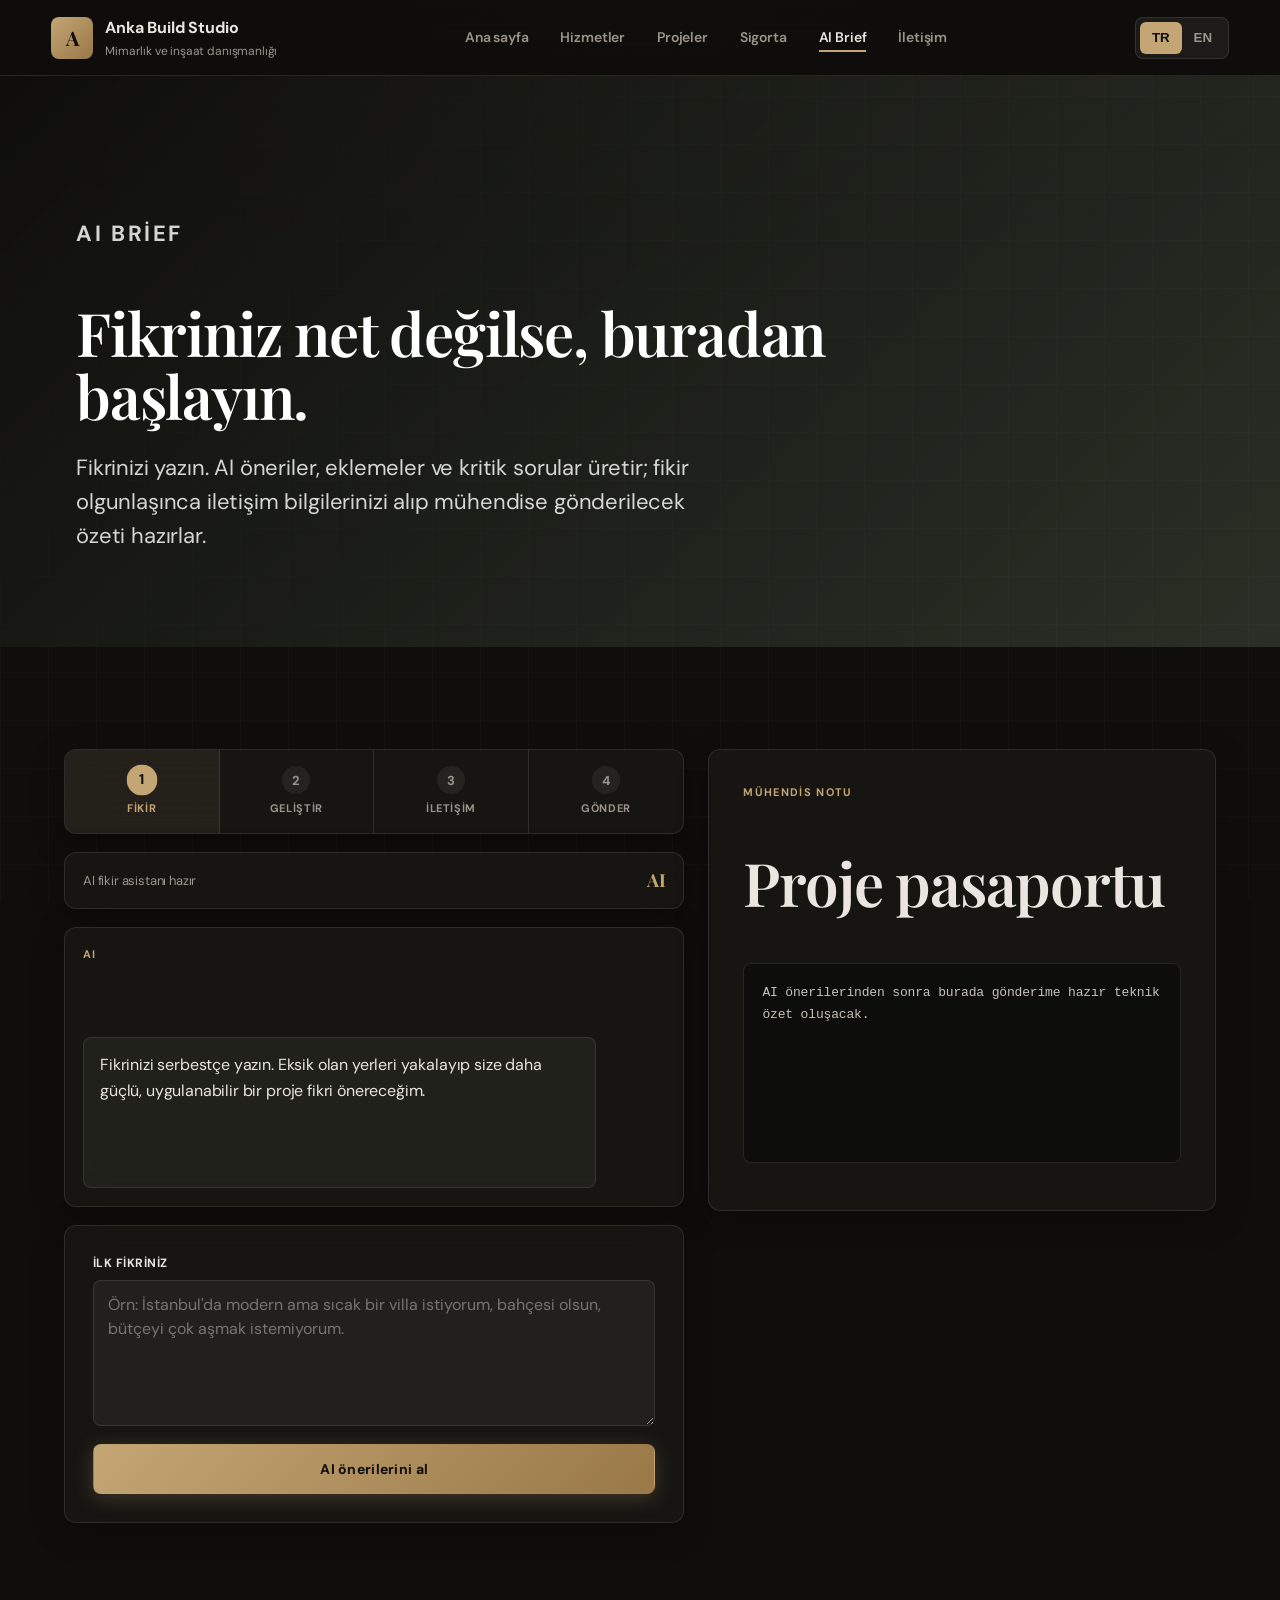
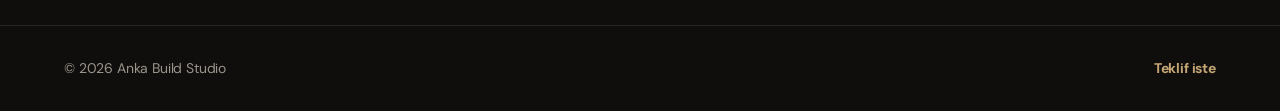
==== ai-brief.html @ ed7132fd "update" ====
<!doctype html>
<html lang="tr">
  <head>
    <meta charset="utf-8" />
    <meta name="viewport" content="width=device-width, initial-scale=1" />
    <title>AI Brief | Anka Build Studio</title>
    <link rel="stylesheet" href="styles.css" />
  </head>
  <body data-page="ai">
    <header class="site-header">
      <a class="brand" href="index.html" aria-label="Anka Build Studio home">
        <span class="brand-mark">A</span>
        <span><strong>Anka Build Studio</strong><small data-i18n="brandLine">Mimarlık ve inşaat danışmanlığı</small></span>
      </a>
      <button class="nav-toggle" type="button" aria-label="Open navigation" aria-expanded="false"><span></span><span></span></button>
      <nav class="nav-links" aria-label="Main navigation">
        <a href="index.html" data-i18n="navHome">Ana sayfa</a>
        <a href="services.html" data-i18n="navServices">Hizmetler</a>
        <a href="portfolio.html" data-i18n="navPortfolio">Projeler</a>
        <a href="sigorta.html" data-i18n="navInsurance">Sigorta</a>
        <a href="ai-brief.html" data-i18n="navAi">AI Brief</a>
        <a href="contact.html" data-i18n="navContact">İletişim</a>
      </nav>
      <div class="language-switch" role="group" aria-label="Language"><button type="button" data-lang="tr" class="active">TR</button><button type="button" data-lang="en">EN</button></div>
    </header>

    <main>
      <section class="page-hero ai-hero">
        <div>
          <p class="eyebrow" data-i18n="aiEyebrow">AI Brief</p>
          <h1 data-i18n="aiTitle">Fikriniz net değilse, buradan başlayın.</h1>
          <p data-i18n="aiLead">Fikrinizi yazın. AI öneriler, eklemeler ve kritik sorular üretir; fikir olgunlaşınca iletişim bilgilerinizi alıp mühendise gönderilecek özeti hazırlar.</p>
        </div>
      </section>

      <section class="section ai-workspace">
        <div class="ai-chat-panel reveal">
          <div class="step-track" id="stepTrack" aria-label="Progress">
            <div class="step active" data-step="1"><span class="step-num">1</span><span data-i18n="stepIdea">Fikir</span></div>
            <div class="step" data-step="2"><span class="step-num">2</span><span data-i18n="stepRefine">Geliştir</span></div>
            <div class="step" data-step="3"><span class="step-num">3</span><span data-i18n="stepContact">İletişim</span></div>
            <div class="step" data-step="4"><span class="step-num">4</span><span data-i18n="stepSend">Gönder</span></div>
          </div>

          <div class="chat-topline">
            <span data-i18n="chatStatus">AI fikir asistanı hazır</span>
            <strong>AI</strong>
          </div>

          <div class="chat-window" id="aiChatLog" aria-live="polite">
            <article class="chat-message ai">
              <span>AI</span>
              <p data-i18n="chatWelcome">Fikrinizi serbestçe yazın. Eksik olan yerleri yakalayıp size daha güçlü, uygulanabilir bir proje fikri önereceğim.</p>
            </article>
          </div>

          <form class="idea-composer" id="ideaForm">
            <label>
              <span data-i18n="ideaLabel">İlk fikriniz</span>
              <textarea id="ideaInput" name="idea" rows="5" required data-i18n-placeholder="ideaPlaceholder" placeholder="Örn: İstanbul'da modern ama sıcak bir villa istiyorum, bahçesi olsun, bütçeyi çok aşmak istemiyorum."></textarea>
            </label>
            <button class="button primary" type="submit" data-i18n="ideaButton">AI önerilerini al</button>
          </form>

          <form class="refine-panel hidden" id="refineForm">
            <div class="panel-title">
              <p class="eyebrow" data-i18n="refineEyebrow">AI soruları</p>
              <h2 data-i18n="refineTitle">Fikri tamamlamak için kısa cevaplar</h2>
            </div>
            <div class="form-grid">
              <label>
                <span data-i18n="fieldType">Proje türü</span>
                <select name="type">
                  <option value="Villa" data-i18n="typeVilla">Villa</option>
                  <option value="Apartment renovation" data-i18n="typeRenovation">Daire tadilatı</option>
                  <option value="Commercial space" data-i18n="typeCommercial">Ticari alan</option>
                  <option value="Land development" data-i18n="typeLand">Arsa geliştirme</option>
                </select>
              </label>
              <label>
                <span data-i18n="fieldLocation">Şehir / ilçe</span>
                <input name="location" type="text" required />
              </label>
              <label>
                <span data-i18n="fieldBudget">Bütçe aralığı</span>
                <select name="budget">
                  <option value="Not clear yet" data-i18n="budgetExploratory">Henüz net değil</option>
                  <option value="25k-75k EUR">25k-75k EUR</option>
                  <option value="75k-200k EUR">75k-200k EUR</option>
                  <option value="200k+ EUR">200k+ EUR</option>
                </select>
              </label>
              <label>
                <span data-i18n="fieldTimeline">Başlama hedefi</span>
                <select name="timeline">
                  <option value="Immediately" data-i18n="timeNow">Hemen</option>
                  <option value="1-3 months" data-i18n="timeSoon">1-3 ay</option>
                  <option value="3-6 months" data-i18n="timeLater">3-6 ay</option>
                  <option value="Research phase" data-i18n="timeResearch">Araştırma aşaması</option>
                </select>
              </label>
            </div>
            <label class="wide">
              <span data-i18n="fieldStyle">Stil</span>
              <select name="style">
                <option value="Warm modern" data-i18n="styleWarm">Sıcak modern</option>
                <option value="Minimal luxury" data-i18n="styleMinimal">Minimal lüks</option>
                <option value="Natural Mediterranean" data-i18n="styleMediterranean">Doğal Akdeniz</option>
                <option value="Not sure" data-i18n="styleUnsure">Emin değilim</option>
              </select>
            </label>
            <label class="wide">
              <span data-i18n="fieldPriorities">En önemli öncelikler</span>
              <input name="priorities" type="text" data-i18n-placeholder="priorityPlaceholder" placeholder="Bütçe, hız, lüks malzeme, kira getirisi..." />
            </label>
            <button class="button secondary" type="submit" data-i18n="refineButton">Fikri geliştir</button>
          </form>
        </div>

        <aside class="brief-result reveal reveal-delay-1" aria-live="polite">
          <p class="eyebrow" data-i18n="resultEyebrow">Mühendis notu</p>
          <h2 data-i18n="resultTitle">Proje pasaportu</h2>
          <pre id="briefOutput" data-i18n="resultEmpty">AI önerilerinden sonra burada gönderime hazır teknik özet oluşacak.</pre>

          <form class="contact-gate hidden" id="briefContactForm">
            <p data-i18n="contactGateText">Göndermeden önce mühendis ekibinin size dönebilmesi için iletişim bilgilerinizi ekleyin.</p>
            <label><span data-i18n="fieldName">Ad Soyad</span><input name="name" type="text" required autocomplete="name" /></label>
            <label><span data-i18n="fieldEmail">E-posta</span><input name="email" type="email" required autocomplete="email" /></label>
            <label><span data-i18n="fieldPhone">Telefon</span><input name="phone" type="tel" required autocomplete="tel" /></label>
            <button class="button primary" type="submit" data-i18n="contactGateButton">İletişimi ekle</button>
          </form>

          <div class="send-section hidden" id="sendSection">
            <p class="send-note" data-i18n="sendNote">Özet hazır. Aşağıdaki butona basarak mühendise gönderebilirsiniz.</p>
            <button class="button primary disabled" id="emailBrief" type="button" disabled data-i18n="resultEmail">Özeti gönder</button>
            <div class="send-success hidden" id="sendSuccess" data-i18n="sendSuccess">Özet mühendise gönderildi!</div>
          </div>
        </aside>
      </section>
    </main>

    <footer class="site-footer"><span>© 2026 Anka Build Studio</span><a href="contact.html" data-i18n="footerContact">Teklif iste</a></footer>
    <script src="app.js"></script>
  </body>
</html>
---- styles.css ----
@import url("https://fonts.googleapis.com/css2?family=DM+Sans:ital,opsz,wght@0,9..40,400;0,9..40,500;0,9..40,700;0,9..40,900;1,9..40,400&family=Playfair+Display:ital,wght@0,500;0,600;0,700;1,500&display=swap");

:root {
  --ink: #eae6df;
  --muted: #9a948a;
  --line: rgba(255, 255, 255, 0.1);
  --paper: #0f0e0c;
  --surface: #171614;
  --surface-raised: #1f1d1a;
  --white: #ffffff;
  --bronze: #c4a574;
  --bronze-dark: #9a7848;
  --sage: #6b7d65;
  --sage-light: rgba(107, 125, 101, 0.18);
  --panel: rgba(23, 22, 20, 0.92);
  --panel-strong: #1a1917;
  --shadow: 0 24px 80px rgba(0, 0, 0, 0.45);
  --shadow-soft: 0 8px 32px rgba(0, 0, 0, 0.28);
  --radius: 12px;
  --radius-sm: 8px;
  color-scheme: dark;
}

* {
  box-sizing: border-box;
}

html {
  scroll-behavior: smooth;
}

body {
  margin: 0;
  font-family: "DM Sans", ui-sans-serif, system-ui, sans-serif;
  background: var(--paper);
  color: var(--ink);
  letter-spacing: -0.01em;
  line-height: 1.5;
}

body::before {
  background-image:
    radial-gradient(ellipse 80% 50% at 50% -20%, rgba(196, 165, 116, 0.08), transparent),
    linear-gradient(rgba(255, 255, 255, 0.025) 1px, transparent 1px),
    linear-gradient(90deg, rgba(255, 255, 255, 0.025) 1px, transparent 1px);
  background-size: 100% 100%, 48px 48px, 48px 48px;
  content: "";
  inset: 0;
  pointer-events: none;
  position: fixed;
  z-index: -1;
}

a {
  color: inherit;
  text-decoration: none;
  transition: color 0.2s ease;
}

a:hover {
  color: var(--bronze);
}

img {
  display: block;
  width: 100%;
}

h1,
h2,
h3 {
  font-family: "Playfair Display", Georgia, serif;
  font-weight: 600;
  letter-spacing: -0.02em;
}

p {
  margin-top: 0;
}

/* ── Header ── */
.site-header {
  align-items: center;
  background: rgba(15, 14, 12, 0.85);
  backdrop-filter: blur(20px);
  border-bottom: 1px solid var(--line);
  display: grid;
  gap: 18px;
  grid-template-columns: auto 1fr auto;
  left: 0;
  min-height: 76px;
  padding: 12px clamp(18px, 4vw, 56px);
  position: sticky;
  right: 0;
  top: 0;
  z-index: 20;
}

.brand {
  align-items: center;
  display: flex;
  gap: 12px;
  min-width: 220px;
}

.brand-mark {
  align-items: center;
  background: linear-gradient(135deg, var(--bronze), var(--bronze-dark));
  border-radius: var(--radius-sm);
  color: #0f0e0c;
  display: grid;
  font-family: "Playfair Display", serif;
  font-size: 20px;
  font-weight: 700;
  height: 42px;
  place-items: center;
  width: 42px;
}

.brand strong,
.brand small {
  display: block;
}

.brand small {
  color: var(--muted);
  font-size: 12px;
  margin-top: 2px;
}

.nav-links {
  align-items: center;
  display: flex;
  gap: clamp(14px, 2.5vw, 34px);
  justify-content: center;
}

.nav-links a {
  color: var(--muted);
  font-size: 14px;
  font-weight: 600;
  position: relative;
  transition: color 0.2s ease;
}

.nav-links a::after {
  background: var(--bronze);
  bottom: -4px;
  content: "";
  height: 2px;
  left: 0;
  position: absolute;
  transform: scaleX(0);
  transition: transform 0.25s ease;
  width: 100%;
}

.nav-links a.active,
.nav-links a:hover {
  color: var(--ink);
}

.nav-links a.active::after,
.nav-links a:hover::after {
  transform: scaleX(1);
}

.language-switch {
  background: rgba(255, 255, 255, 0.06);
  border: 1px solid var(--line);
  border-radius: var(--radius-sm);
  display: flex;
  padding: 4px;
}

.language-switch button {
  background: transparent;
  border: 0;
  border-radius: 6px;
  color: var(--muted);
  cursor: pointer;
  font-weight: 700;
  min-height: 32px;
  min-width: 42px;
  transition: background 0.2s ease, color 0.2s ease;
}

.language-switch button.active {
  background: var(--bronze);
  color: #0f0e0c;
}

.nav-toggle {
  background: transparent;
  border: 0;
  cursor: pointer;
  display: none;
  height: 42px;
  width: 42px;
}

.nav-toggle span {
  background: var(--ink);
  display: block;
  height: 2px;
  margin: 7px auto;
  transition: transform 0.2s ease;
  width: 24px;
}

/* ── Hero ── */
.hero {
  min-height: calc(100svh - 76px);
  overflow: hidden;
  position: relative;
}

.home-hero {
  background:
    linear-gradient(135deg, rgba(15, 14, 12, 0.88) 0%, rgba(15, 14, 12, 0.55) 50%, rgba(15, 14, 12, 0.25) 100%),
    url("https://images.unsplash.com/photo-1600585154340-be6161a56a0c?auto=format&fit=crop&w=1800&q=82") center / cover;
}

.hero-content {
  animation: heroFadeIn 1s ease both;
  color: var(--white);
  max-width: 780px;
  padding: clamp(96px, 14vw, 190px) clamp(20px, 6vw, 76px) 82px;
  position: relative;
  z-index: 2;
}

@keyframes heroFadeIn {
  from {
    opacity: 0;
    transform: translateY(32px);
  }
  to {
    opacity: 1;
    transform: translateY(0);
  }
}

.eyebrow {
  color: var(--bronze);
  font-family: "DM Sans", sans-serif;
  font-size: 11px;
  font-weight: 700;
  letter-spacing: 0.12em;
  margin: 0 0 14px;
  text-transform: uppercase;
}

h1 {
  font-size: clamp(44px, 9vw, 96px);
  line-height: 0.98;
  margin-bottom: 24px;
  max-width: 920px;
}

.page-hero h1,
.section h2 {
  font-size: clamp(34px, 5vw, 60px);
  line-height: 1.05;
}

.hero p,
.page-hero p {
  color: rgba(255, 255, 255, 0.82);
  font-size: clamp(17px, 2.2vw, 22px);
  line-height: 1.55;
  max-width: 620px;
}

.hero-actions {
  display: flex;
  flex-wrap: wrap;
  gap: 14px;
  margin-top: 34px;
}

/* ── Buttons ── */
.button {
  align-items: center;
  border: 1px solid transparent;
  border-radius: var(--radius-sm);
  cursor: pointer;
  display: inline-flex;
  font-family: "DM Sans", sans-serif;
  font-size: 14px;
  font-weight: 700;
  justify-content: center;
  letter-spacing: 0.02em;
  min-height: 50px;
  padding: 0 24px;
  position: relative;
  transition: transform 0.22s ease, box-shadow 0.22s ease, background 0.22s ease;
}

.button:hover {
  transform: translateY(-2px);
}

.button.primary {
  background: linear-gradient(135deg, var(--bronze), var(--bronze-dark));
  box-shadow: 0 4px 20px rgba(196, 165, 116, 0.25);
  color: #0f0e0c;
}

.button.primary:hover {
  box-shadow: 0 8px 32px rgba(196, 165, 116, 0.38);
}

.button.secondary {
  background: var(--sage);
  box-shadow: 0 4px 20px rgba(107, 125, 101, 0.2);
  color: var(--white);
}

.button.secondary:hover {
  box-shadow: 0 8px 32px rgba(107, 125, 101, 0.35);
}

.button.ghost {
  backdrop-filter: blur(8px);
  background: rgba(255, 255, 255, 0.08);
  border-color: rgba(255, 255, 255, 0.25);
  color: var(--white);
}

.button.ghost:hover {
  background: rgba(255, 255, 255, 0.14);
}

.button.disabled {
  cursor: not-allowed;
  opacity: 0.4;
  pointer-events: none;
  transform: none;
}

.button.send-ready {
  animation: pulseGlow 2s ease infinite;
}

@keyframes pulseGlow {
  0%,
  100% {
    box-shadow: 0 4px 20px rgba(196, 165, 116, 0.25);
  }
  50% {
    box-shadow: 0 8px 40px rgba(196, 165, 116, 0.5);
  }
}

/* ── Metrics ── */
.metric-strip {
  background: var(--surface);
  border-top: 1px solid var(--line);
  border-bottom: 1px solid var(--line);
  color: var(--white);
  display: grid;
  gap: 1px;
  grid-template-columns: repeat(3, 1fr);
}

.metric-strip article {
  background: var(--surface);
  min-height: 132px;
  padding: 28px clamp(20px, 4vw, 56px);
  transition: background 0.3s ease;
}

.metric-strip article:hover {
  background: var(--surface-raised);
}

.metric-strip strong {
  background: linear-gradient(135deg, var(--bronze), #e8d5b5);
  -webkit-background-clip: text;
  background-clip: text;
  color: transparent;
  display: block;
  font-family: "Playfair Display", serif;
  font-size: clamp(34px, 5vw, 54px);
  line-height: 1;
}

.metric-strip span {
  color: var(--muted);
  display: block;
  font-size: 14px;
  margin-top: 10px;
}

/* ── Sections ── */
.section {
  padding: clamp(58px, 8vw, 108px) clamp(20px, 5vw, 72px);
}

.split {
  display: grid;
  gap: 38px;
  grid-template-columns: minmax(0, 1.1fr) minmax(260px, 0.9fr);
}

.split p:last-child,
.section > p {
  color: var(--muted);
  font-size: 18px;
  line-height: 1.75;
}

.feature-grid,
.packages,
.project-grid {
  display: grid;
  gap: 20px;
  grid-template-columns: repeat(3, minmax(0, 1fr));
}

/* ── Cards ── */
.feature-card,
.packages article,
.contact-panel,
.brief-form,
.brief-result,
.contact-form,
.idea-composer,
.refine-panel,
.contact-gate,
.chat-window,
.chat-topline,
.step-track {
  background: var(--panel);
  border: 1px solid var(--line);
  border-radius: var(--radius);
  box-shadow: var(--shadow-soft);
  backdrop-filter: blur(20px);
}

.feature-card,
.packages article {
  min-height: 246px;
  padding: 32px;
  transition: border-color 0.3s ease, transform 0.3s ease, box-shadow 0.3s ease;
}

.feature-card:hover,
.packages article:hover,
.project-card:hover {
  border-color: rgba(196, 165, 116, 0.4);
  box-shadow: var(--shadow);
  transform: translateY(-6px);
}

.feature-card .icon,
.service-list span,
.project-card span {
  color: var(--bronze);
  display: block;
  font-family: "Playfair Display", serif;
  font-size: 28px;
  font-weight: 600;
  margin-bottom: 18px;
}

.feature-card h3,
.packages h3 {
  font-size: 22px;
  line-height: 1.2;
}

.feature-card p,
.packages p,
.project-card p,
.service-list p,
.contact-panel p {
  color: var(--muted);
  line-height: 1.65;
}

/* ── Visual band ── */
.visual-band {
  background:
    linear-gradient(135deg, rgba(15, 14, 12, 0.92), rgba(107, 125, 101, 0.35)),
    url("https://images.unsplash.com/photo-1600607687939-ce8a6c25118c?auto=format&fit=crop&w=1800&q=80") center / cover;
  border-radius: var(--radius);
  color: var(--white);
  margin: 0 clamp(20px, 5vw, 72px) 42px;
  overflow: hidden;
  padding: clamp(48px, 6vw, 80px);
  position: relative;
}

.visual-band::before {
  background: linear-gradient(90deg, transparent, rgba(196, 165, 116, 0.06), transparent);
  content: "";
  inset: 0;
  pointer-events: none;
  position: absolute;
}

.visual-band div {
  max-width: 640px;
  position: relative;
}

.visual-band p {
  color: rgba(255, 255, 255, 0.78);
  font-size: 17px;
  line-height: 1.7;
}

/* ── Page heroes ── */
.page-hero {
  align-items: end;
  color: var(--white);
  display: flex;
  min-height: 52svh;
  overflow: hidden;
  padding: clamp(88px, 11vw, 150px) clamp(20px, 6vw, 76px) 72px;
  position: relative;
}

.page-hero > div {
  animation: heroFadeIn 0.8s ease both;
  position: relative;
  z-index: 1;
}

.services-hero {
  background:
    linear-gradient(135deg, rgba(15, 14, 12, 0.9), rgba(15, 14, 12, 0.5)),
    url("https://images.unsplash.com/photo-1541888946425-d81bb19240f5?auto=format&fit=crop&w=1800&q=80") center / cover;
}

.portfolio-hero {
  background:
    linear-gradient(135deg, rgba(15, 14, 12, 0.9), rgba(15, 14, 12, 0.45)),
    url("https://images.unsplash.com/photo-1600566753190-17f0baa2a6c3?auto=format&fit=crop&w=1800&q=80") center / cover;
}

.ai-hero {
  background:
    linear-gradient(135deg, rgba(15, 14, 12, 0.92), rgba(107, 125, 101, 0.3)),
    url("https://images.unsplash.com/photo-1600585154340-be6161a56a0c?auto=format&fit=crop&w=1800&q=82") center / cover;
}

.contact-hero {
  background:
    linear-gradient(135deg, rgba(15, 14, 12, 0.92), rgba(196, 165, 116, 0.2)),
    url("https://images.unsplash.com/photo-1486406146926-c627a92ad1ab?auto=format&fit=crop&w=1800&q=80") center / cover;
}

/* ── Services ── */
.service-list {
  display: grid;
  gap: 0;
}

.service-list article {
  border-top: 1px solid var(--line);
  display: grid;
  gap: 28px;
  grid-template-columns: 72px minmax(0, 1fr);
  padding: 36px 0;
  transition: padding-left 0.3s ease;
}

.service-list article:hover {
  padding-left: 8px;
}

.service-list h2 {
  font-size: clamp(24px, 3vw, 38px);
  margin-bottom: 10px;
}

.packages {
  padding-top: 30px;
}

.packages .featured {
  background: linear-gradient(145deg, rgba(196, 165, 116, 0.15), var(--panel-strong));
  border-color: rgba(196, 165, 116, 0.35);
}

.packages .featured p {
  color: var(--muted);
}

/* ── Portfolio ── */
.project-card {
  background: var(--panel);
  border: 1px solid var(--line);
  border-radius: var(--radius);
  min-height: 100%;
  overflow: hidden;
  transition: border-color 0.3s ease, transform 0.3s ease, box-shadow 0.3s ease;
}

.project-card img {
  aspect-ratio: 1.22;
  object-fit: cover;
  transition: transform 0.5s ease;
}

.project-card:hover img {
  transform: scale(1.04);
}

.project-card div {
  padding: 24px;
}

.project-card h2 {
  font-size: 24px;
}

/* ── Forms ── */
.brief-shell,
.contact-layout {
  align-items: start;
  display: grid;
  gap: 24px;
  grid-template-columns: minmax(0, 1.15fr) minmax(320px, 0.85fr);
}

.brief-form,
.brief-result,
.contact-form,
.contact-panel {
  padding: clamp(22px, 4vw, 34px);
}

.form-grid {
  display: grid;
  gap: 18px;
  grid-template-columns: repeat(2, minmax(0, 1fr));
}

label,
fieldset {
  display: grid;
  gap: 8px;
}

label span,
legend {
  color: var(--ink);
  font-size: 12px;
  font-weight: 700;
  letter-spacing: 0.04em;
  text-transform: uppercase;
}

input,
select,
textarea {
  background: rgba(255, 255, 255, 0.05);
  border: 1px solid var(--line);
  border-radius: var(--radius-sm);
  color: var(--ink);
  font: inherit;
  min-height: 48px;
  padding: 12px 14px;
  transition: border-color 0.2s ease, box-shadow 0.2s ease, background 0.2s ease;
  width: 100%;
}

input:focus,
select:focus,
textarea:focus {
  background: rgba(255, 255, 255, 0.08);
  border-color: rgba(196, 165, 116, 0.6);
  box-shadow: 0 0 0 3px rgba(196, 165, 116, 0.12);
  outline: none;
}

textarea {
  line-height: 1.5;
  resize: vertical;
}

.wide {
  margin-top: 18px;
}

.option-group {
  border: 1px solid var(--line);
  border-radius: var(--radius-sm);
  display: grid;
  gap: 12px;
  grid-template-columns: repeat(2, minmax(0, 1fr));
  margin: 18px 0;
  padding: 18px;
}

.option-group legend {
  padding: 0 8px;
}

.option-group label {
  align-items: center;
  display: flex;
  text-transform: none;
}

.option-group input {
  min-height: auto;
  width: auto;
}

.brief-result {
  position: sticky;
  top: 96px;
}

.brief-result pre {
  background: rgba(0, 0, 0, 0.35);
  border: 1px solid var(--line);
  border-radius: var(--radius-sm);
  color: #c8c2b8;
  font-size: 13px;
  line-height: 1.65;
  max-height: 360px;
  min-height: 200px;
  overflow: auto;
  padding: 18px;
  white-space: pre-wrap;
}

.contact-layout {
  grid-template-columns: 0.8fr 1.2fr;
}

.contact-form {
  display: grid;
  gap: 18px;
}

.contact-tags {
  display: flex;
  flex-wrap: wrap;
  gap: 8px;
  margin-top: 22px;
}

.contact-tags span {
  background: var(--sage-light);
  border-radius: 6px;
  color: var(--bronze);
  font-size: 12px;
  font-weight: 700;
  padding: 8px 12px;
}

/* ── Footer ── */
.site-footer {
  align-items: center;
  border-top: 1px solid var(--line);
  color: var(--muted);
  display: flex;
  font-size: 14px;
  justify-content: space-between;
  min-height: 86px;
  padding: 0 clamp(20px, 5vw, 72px);
}

.site-footer a {
  color: var(--bronze);
  font-weight: 700;
}

/* ── AI Workspace ── */
.hidden {
  display: none !important;
}

.ai-workspace {
  align-items: start;
  display: grid;
  gap: 24px;
  grid-template-columns: minmax(0, 1.1fr) minmax(340px, 0.9fr);
}

.ai-chat-panel {
  display: grid;
  gap: 18px;
}

.step-track {
  display: grid;
  gap: 0;
  grid-template-columns: repeat(4, 1fr);
  overflow: hidden;
  padding: 0;
}

.step-track .step {
  align-items: center;
  border-right: 1px solid var(--line);
  color: var(--muted);
  display: flex;
  flex-direction: column;
  font-size: 11px;
  font-weight: 700;
  gap: 6px;
  letter-spacing: 0.06em;
  padding: 16px 8px;
  text-align: center;
  text-transform: uppercase;
  transition: background 0.3s ease, color 0.3s ease;
}

.step-track .step:last-child {
  border-right: 0;
}

.step-track .step .step-num {
  align-items: center;
  background: rgba(255, 255, 255, 0.06);
  border-radius: 50%;
  display: flex;
  font-size: 13px;
  height: 28px;
  justify-content: center;
  transition: background 0.3s ease, color 0.3s ease, transform 0.3s ease;
  width: 28px;
}

.step-track .step.active {
  background: rgba(196, 165, 116, 0.08);
  color: var(--bronze);
}

.step-track .step.active .step-num {
  background: var(--bronze);
  color: #0f0e0c;
  transform: scale(1.1);
}

.step-track .step.done {
  color: var(--sage);
}

.step-track .step.done .step-num {
  background: var(--sage);
  color: var(--white);
}

.chat-topline {
  align-items: center;
  color: var(--muted);
  display: flex;
  font-size: 13px;
  justify-content: space-between;
  padding: 14px 18px;
}

.chat-topline strong {
  color: var(--bronze);
  font-family: "Playfair Display", serif;
  font-size: 18px;
}

.chat-window {
  display: grid;
  gap: 14px;
  max-height: 480px;
  min-height: 280px;
  overflow: auto;
  padding: 18px;
  scroll-behavior: smooth;
}

.chat-message {
  animation: messageIn 0.4s cubic-bezier(0.22, 1, 0.36, 1) both;
  display: grid;
  gap: 6px;
  max-width: 88%;
}

.chat-message span {
  color: var(--bronze);
  font-size: 11px;
  font-weight: 700;
  letter-spacing: 0.08em;
  text-transform: uppercase;
}

.chat-message p {
  border: 1px solid var(--line);
  border-radius: var(--radius-sm);
  line-height: 1.65;
  margin: 0;
  padding: 14px 16px;
}

.chat-message.ai p {
  background: rgba(107, 125, 101, 0.12);
  border-color: rgba(107, 125, 101, 0.25);
}

.chat-message.user {
  justify-self: end;
}

.chat-message.user span {
  color: var(--bronze);
  text-align: right;
}

.chat-message.user p {
  background: rgba(196, 165, 116, 0.1);
  border-color: rgba(196, 165, 116, 0.25);
}

.chat-message.typing p {
  background: rgba(107, 125, 101, 0.08);
  display: flex;
  gap: 5px;
  padding: 16px 20px;
}

.typing-dot {
  animation: typingBounce 1.2s ease infinite;
  background: var(--bronze);
  border-radius: 50%;
  height: 7px;
  width: 7px;
}

.typing-dot:nth-child(2) {
  animation-delay: 0.15s;
}

.typing-dot:nth-child(3) {
  animation-delay: 0.3s;
}

@keyframes typingBounce {
  0%,
  60%,
  100% {
    opacity: 0.3;
    transform: translateY(0);
  }
  30% {
    opacity: 1;
    transform: translateY(-5px);
  }
}

.idea-composer,
.refine-panel,
.contact-gate {
  animation: panelSlideIn 0.5s cubic-bezier(0.22, 1, 0.36, 1) both;
  display: grid;
  gap: 18px;
  padding: clamp(20px, 3vw, 28px);
}

@keyframes panelSlideIn {
  from {
    opacity: 0;
    transform: translateY(16px);
  }
  to {
    opacity: 1;
    transform: translateY(0);
  }
}

.panel-title h2 {
  font-size: clamp(22px, 3vw, 32px);
  line-height: 1.1;
  margin-bottom: 0;
}

.contact-gate {
  margin: 18px 0;
}

.contact-gate p {
  color: var(--muted);
  line-height: 1.6;
}

.send-section {
  display: grid;
  gap: 12px;
  margin-top: 18px;
}

.send-section .send-note {
  color: var(--muted);
  font-size: 13px;
  line-height: 1.5;
  margin: 0;
}

.send-success {
  animation: messageIn 0.4s ease both;
  background: rgba(107, 125, 101, 0.15);
  border: 1px solid rgba(107, 125, 101, 0.35);
  border-radius: var(--radius-sm);
  color: var(--sage);
  font-size: 14px;
  font-weight: 600;
  padding: 14px 16px;
  text-align: center;
}

.form-status {
  animation: messageIn 0.35s ease both;
  background: rgba(107, 125, 101, 0.15);
  border: 1px solid rgba(107, 125, 101, 0.35);
  border-radius: var(--radius-sm);
  color: var(--sage);
  font-size: 14px;
  margin: 0;
  padding: 14px 16px;
}

.form-status.error {
  background: rgba(176, 73, 60, 0.14);
  border-color: rgba(176, 73, 60, 0.36);
  color: #d99084;
}

/* ── Scroll reveal ── */
.reveal {
  opacity: 0;
  transform: translateY(28px);
  transition: opacity 0.7s cubic-bezier(0.22, 1, 0.36, 1), transform 0.7s cubic-bezier(0.22, 1, 0.36, 1);
}

.reveal.visible {
  opacity: 1;
  transform: translateY(0);
}

.reveal-delay-1 {
  transition-delay: 0.1s;
}

.reveal-delay-2 {
  transition-delay: 0.2s;
}

.reveal-delay-3 {
  transition-delay: 0.3s;
}

/* ── Keyframes ── */
@keyframes liftIn {
  from {
    opacity: 0;
    transform: translateY(22px);
  }
  to {
    opacity: 1;
    transform: translateY(0);
  }
}

@keyframes messageIn {
  from {
    opacity: 0;
    transform: translateY(12px) scale(0.98);
  }
  to {
    opacity: 1;
    transform: translateY(0) scale(1);
  }
}

/* ── Responsive ── */
@media (max-width: 880px) {
  .site-header {
    grid-template-columns: 1fr auto auto;
  }

  .nav-toggle {
    display: block;
  }

  .nav-links {
    background: var(--surface);
    border-bottom: 1px solid var(--line);
    display: none;
    grid-column: 1 / -1;
    justify-content: start;
    padding: 10px 0 16px;
  }

  body.nav-open .nav-links {
    display: grid;
  }

  .hero {
    min-height: 76svh;
  }

  .metric-strip,
  .split,
  .feature-grid,
  .packages,
  .project-grid,
  .brief-shell,
  .contact-layout,
  .ai-workspace {
    grid-template-columns: 1fr;
  }

  .brief-result {
    position: static;
  }

  .page-hero {
    min-height: 46svh;
  }

  .step-track .step span:not(.step-num) {
    display: none;
  }
}

@media (max-width: 560px) {
  .brand {
    min-width: 0;
  }

  .brand small {
    display: none;
  }

  .language-switch button {
    min-width: 36px;
  }

  .hero-actions,
  .form-grid,
  .option-group {
    grid-template-columns: 1fr;
  }

  .button {
    width: 100%;
  }

  .service-list article {
    grid-template-columns: 1fr;
  }

  .site-footer {
    align-items: flex-start;
    flex-direction: column;
    gap: 12px;
    justify-content: center;
  }

  .visual-band {
    margin-left: 20px;
    margin-right: 20px;
  }
}

@media (prefers-reduced-motion: reduce) {
  *,
  *::before,
  *::after {
    animation-duration: 0.01ms !important;
    scroll-behavior: auto !important;
    transition-duration: 0.01ms !important;
  }

  .reveal {
    opacity: 1;
    transform: none;
  }
}

/* ── Added depth sections ── */
.insurance-hero {
  background:
    linear-gradient(90deg, rgba(8, 12, 18, 0.88), rgba(197, 154, 88, 0.34)),
    url("https://images.unsplash.com/photo-1450101499163-c8848c66ca85?auto=format&fit=crop&w=1800&q=80") center / cover;
}

.experience-band {
  align-items: center;
  background:
    linear-gradient(90deg, rgba(8, 12, 18, 0.92), rgba(8, 12, 18, 0.56)),
    url("https://images.unsplash.com/photo-1518005020951-eccb494ad742?auto=format&fit=crop&w=1800&q=80") center / cover;
  display: grid;
  gap: 28px;
  grid-template-columns: minmax(0, 0.9fr) minmax(320px, 1.1fr);
  margin-top: 30px;
}

.experience-copy {
  max-width: 720px;
}

.experience-copy p:last-child,
.matrix-copy p {
  color: var(--muted);
  font-size: 18px;
  line-height: 1.72;
}

.experience-stack,
.matrix-list {
  display: grid;
  gap: 14px;
}

.experience-stack article,
.matrix-list article {
  background: rgba(255, 255, 255, 0.08);
  border: 1px solid var(--line);
  border-radius: var(--radius-sm);
  padding: 20px;
}

.experience-stack span {
  color: var(--bronze);
  display: block;
  font-size: 12px;
  font-weight: 900;
  margin-bottom: 12px;
}

.experience-stack strong,
.matrix-list strong {
  display: block;
  font-size: 20px;
  margin-bottom: 8px;
}

.experience-stack small,
.matrix-list span {
  color: var(--muted);
  line-height: 1.55;
}

.timeline-section {
  background: rgba(255, 255, 255, 0.035);
}

.timeline-grid {
  display: grid;
  gap: 1px;
  grid-template-columns: repeat(4, minmax(0, 1fr));
  margin-top: 24px;
}

.timeline-grid article {
  background: var(--panel);
  border: 1px solid var(--line);
  min-height: 240px;
  padding: 24px;
}

.timeline-grid span {
  align-items: center;
  background: rgba(197, 154, 88, 0.14);
  border: 1px solid rgba(197, 154, 88, 0.4);
  border-radius: 999px;
  color: var(--bronze);
  display: grid;
  font-weight: 900;
  height: 42px;
  margin-bottom: 18px;
  place-items: center;
  width: 42px;
}

.timeline-grid h3 {
  font-size: 24px;
}

.timeline-grid p {
  color: var(--muted);
  line-height: 1.65;
}

.insurance-matrix {
  align-items: start;
  display: grid;
  gap: 28px;
  grid-template-columns: minmax(0, 0.86fr) minmax(320px, 1.14fr);
}

.matrix-copy {
  position: sticky;
  top: 100px;
}

/* ── Portfolio comparison ── */
.compare-section {
  align-items: center;
  display: grid;
  gap: 34px;
  grid-template-columns: minmax(0, 0.8fr) minmax(360px, 1.2fr);
}

.compare-copy p:last-child {
  color: var(--muted);
  font-size: 18px;
  line-height: 1.7;
}

.compare-slider {
  aspect-ratio: 16 / 10;
  background: var(--surface);
  border: 1px solid var(--line);
  border-radius: var(--radius);
  box-shadow: var(--shadow);
  overflow: hidden;
  position: relative;
}

.compare-image {
  inset: 0;
  position: absolute;
}

.compare-image img {
  height: 100%;
  object-fit: cover;
}

.compare-image span {
  background: rgba(15, 14, 12, 0.76);
  border: 1px solid var(--line);
  border-radius: 999px;
  color: var(--ink);
  font-size: 12px;
  font-weight: 900;
  left: 18px;
  padding: 8px 12px;
  position: absolute;
  top: 18px;
}

.compare-image.after {
  clip-path: inset(0 0 0 var(--pos));
}

.compare-image.after span {
  left: auto;
  right: 18px;
}

.compare-handle {
  background: linear-gradient(180deg, transparent, rgba(255, 255, 255, 0.72), transparent);
  height: 100%;
  left: var(--pos);
  pointer-events: none;
  position: absolute;
  top: 0;
  transform: translateX(-50%);
  width: 2px;
  z-index: 3;
}

.compare-handle::after {
  align-items: center;
  background: var(--bronze);
  border: 3px solid rgba(15, 14, 12, 0.8);
  border-radius: 999px;
  box-shadow: var(--shadow-soft);
  color: #111;
  content: "↔";
  display: grid;
  font-weight: 900;
  height: 42px;
  left: 50%;
  place-items: center;
  position: absolute;
  top: 50%;
  transform: translate(-50%, -50%);
  width: 42px;
}

.compare-slider input[type="range"] {
  cursor: ew-resize;
  height: 100%;
  inset: 0;
  opacity: 0;
  position: absolute;
  width: 100%;
  z-index: 4;
}

.portfolio-proof {
  display: grid;
  gap: 1px;
  grid-template-columns: repeat(3, minmax(0, 1fr));
  padding-top: 0;
}

.portfolio-proof article {
  background: var(--panel);
  border: 1px solid var(--line);
  padding: 28px;
}

.portfolio-proof strong {
  color: var(--bronze);
  display: block;
  font-family: "Playfair Display", Georgia, serif;
  font-size: clamp(42px, 7vw, 82px);
  line-height: 1;
}

.portfolio-proof span {
  color: var(--muted);
  display: block;
  margin-top: 10px;
}

@media (max-width: 880px) {
  .experience-band,
  .timeline-grid,
  .insurance-matrix,
  .compare-section,
  .portfolio-proof {
    grid-template-columns: 1fr;
  }

  .matrix-copy {
    position: static;
  }
}
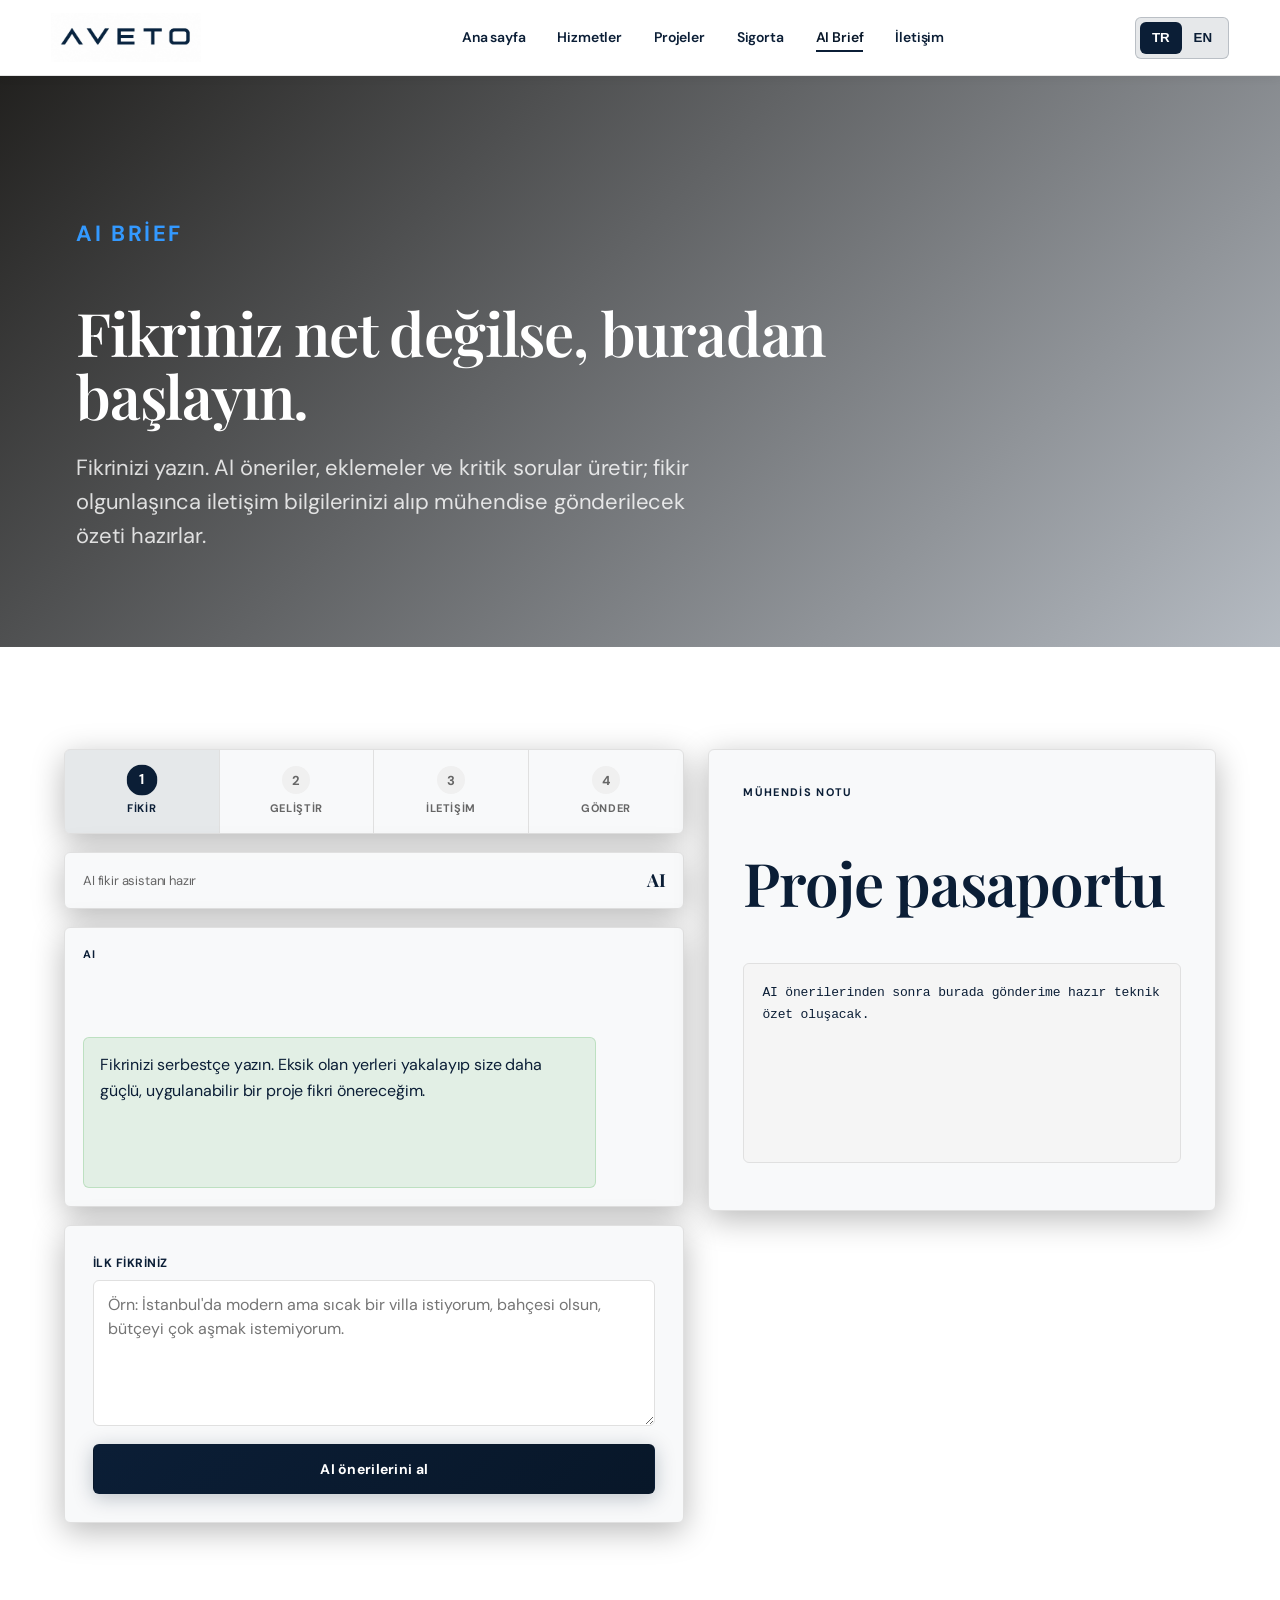
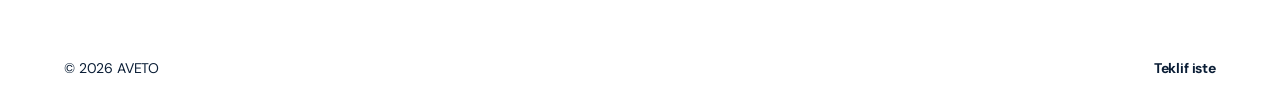
==== commit 9c6f2781: "update logo and colors" ====
--- a/ai-brief.html
+++ b/ai-brief.html
@@ -3,14 +3,18 @@
   <head>
     <meta charset="utf-8" />
     <meta name="viewport" content="width=device-width, initial-scale=1" />
-    <title>AI Brief | Anka Build Studio</title>
+    <meta name="theme-color" content="#0B1E36" />
+    <title>AI Brief | AVETO</title>
     <link rel="stylesheet" href="styles.css" />
+    <link rel="icon" href="favicon.ico" sizes="any" />
+    <link rel="icon" type="image/svg+xml" href="favicon.svg" />
+    <link rel="icon" type="image/png" sizes="192x192" href="favicon-192.png" />
+    <link rel="apple-touch-icon" href="apple-touch-icon.png" />
   </head>
   <body data-page="ai">
     <header class="site-header">
-      <a class="brand" href="index.html" aria-label="Anka Build Studio home">
-        <span class="brand-mark">A</span>
-        <span><strong>Anka Build Studio</strong><small data-i18n="brandLine">Mimarlık ve inşaat danışmanlığı</small></span>
+      <a class="brand" href="index.html" aria-label="AVETO home">
+        <img src="imgn09.jpeg" alt="AVETO logo" class="logo-img">
       </a>
       <button class="nav-toggle" type="button" aria-label="Open navigation" aria-expanded="false"><span></span><span></span></button>
       <nav class="nav-links" aria-label="Main navigation">
@@ -139,7 +143,8 @@
       </section>
     </main>
 
-    <footer class="site-footer"><span>© 2026 Anka Build Studio</span><a href="contact.html" data-i18n="footerContact">Teklif iste</a></footer>
+    <footer class="site-footer"><span>© 2026 AVETO</span><a href="contact.html" data-i18n="footerContact">Teklif iste</a></footer>
+    <script src="content.js"></script>
     <script src="app.js"></script>
   </body>
 </html>
--- a/styles.css
+++ b/styles.css
@@ -1,24 +1,28 @@
-@import url("https://fonts.googleapis.com/css2?family=DM+Sans:ital,opsz,wght@0,9..40,400;0,9..40,500;0,9..40,700;0,9..40,900;1,9..40,400&family=Playfair+Display:ital,wght@0,500;0,600;0,700;1,500&display=swap");
+@import url("https://fonts.googleapis.com/css2?family=DM+Sans:ital,opsz,wght@0,9..40,400;0,9..40,500;0,9..40,700;0,9..40,900;1,9..40,400&family=Playfair+Display:ital,wght@0,500;0,600;0,700;1,500&family=Plus+Jakarta+Sans:wght@700&display=swap");
 
 :root {
-  --ink: #eae6df;
-  --muted: #9a948a;
+  --ink: #e0e0e0;
+  --muted: #a0a0a0;
   --line: rgba(255, 255, 255, 0.1);
-  --paper: #0f0e0c;
-  --surface: #171614;
-  --surface-raised: #1f1d1a;
+  --paper: #1a1a1a;
+  --surface: #2c2c2c;
+  --surface-raised: #383838;
   --white: #ffffff;
-  --bronze: #c4a574;
-  --bronze-dark: #9a7848;
-  --sage: #6b7d65;
-  --sage-light: rgba(107, 125, 101, 0.18);
-  --panel: rgba(23, 22, 20, 0.92);
-  --panel-strong: #1a1917;
+  --primary-color: #0B1E36;
+  --primary: #0B1E36; /* AVETO Blue */
+  --primary-rgb: 11, 30, 54;
+  --primary-dark: #081729;
+  --primary-light: #3399ff;
+  --secondary: #4caf50; /* Vibrant Green */
+  --secondary-rgb: 76, 175, 80;
+  --secondary-light: rgba(76, 175, 80, 0.18);
+  --panel: rgba(44, 44, 44, 0.92);
+  --panel-strong: #2c2c2c;
   --shadow: 0 24px 80px rgba(0, 0, 0, 0.45);
   --shadow-soft: 0 8px 32px rgba(0, 0, 0, 0.28);
-  --radius: 12px;
-  --radius-sm: 8px;
-  color-scheme: dark;
+  --radius: 6px;
+  --radius-sm: 6px;
+  color-scheme: light;
 }
 
 * {
@@ -27,28 +31,21 @@
 
 html {
   scroll-behavior: smooth;
+  text-size-adjust: 100%;
+  -webkit-text-size-adjust: 100%;
 }
 
 body {
   margin: 0;
   font-family: "DM Sans", ui-sans-serif, system-ui, sans-serif;
-  background: var(--paper);
-  color: var(--ink);
+  background: #ffffff;
+  color: var(--primary-color);
   letter-spacing: -0.01em;
   line-height: 1.5;
 }
 
 body::before {
-  background-image:
-    radial-gradient(ellipse 80% 50% at 50% -20%, rgba(196, 165, 116, 0.08), transparent),
-    linear-gradient(rgba(255, 255, 255, 0.025) 1px, transparent 1px),
-    linear-gradient(90deg, rgba(255, 255, 255, 0.025) 1px, transparent 1px);
-  background-size: 100% 100%, 48px 48px, 48px 48px;
-  content: "";
-  inset: 0;
-  pointer-events: none;
-  position: fixed;
-  z-index: -1;
+  display: none;
 }
 
 a {
@@ -58,7 +55,7 @@
 }
 
 a:hover {
-  color: var(--bronze);
+  color: var(--primary-color);
 }
 
 img {
@@ -72,6 +69,13 @@
   font-family: "Playfair Display", Georgia, serif;
   font-weight: 600;
   letter-spacing: -0.02em;
+  color: var(--primary-color);
+}
+
+h1.light-text,
+h2.light-text,
+h3.light-text {
+  color: var(--white);
 }
 
 p {
@@ -81,9 +85,9 @@
 /* ── Header ── */
 .site-header {
   align-items: center;
-  background: rgba(15, 14, 12, 0.85);
+  background: rgba(255, 255, 255, 0.98);
   backdrop-filter: blur(20px);
-  border-bottom: 1px solid var(--line);
+  border-bottom: 1px solid rgba(0, 0, 0, 0.1);
   display: grid;
   gap: 18px;
   grid-template-columns: auto 1fr auto;
@@ -94,6 +98,7 @@
   right: 0;
   top: 0;
   z-index: 20;
+  box-shadow: 0 2px 10px rgba(0, 0, 0, 0.05);
 }
 
 .brand {
@@ -103,9 +108,22 @@
   min-width: 220px;
 }
 
+.logo-img {
+  height: 50px;
+  width: auto;
+  object-fit: contain;
+}
+
+.brand-text {
+    font-family: 'Plus Jakarta Sans', sans-serif;
+    font-weight: bold;
+    font-size: 24px;
+    color: var(--white);
+}
+
 .brand-mark {
   align-items: center;
-  background: linear-gradient(135deg, var(--bronze), var(--bronze-dark));
+  background: linear-gradient(135deg, var(--primary), var(--primary-dark));
   border-radius: var(--radius-sm);
   color: #0f0e0c;
   display: grid;
@@ -136,7 +154,7 @@
 }
 
 .nav-links a {
-  color: var(--muted);
+  color: var(--primary-color);
   font-size: 14px;
   font-weight: 600;
   position: relative;
@@ -144,7 +162,7 @@
 }
 
 .nav-links a::after {
-  background: var(--bronze);
+  background: var(--primary);
   bottom: -4px;
   content: "";
   height: 2px;
@@ -157,7 +175,7 @@
 
 .nav-links a.active,
 .nav-links a:hover {
-  color: var(--ink);
+  color: var(--primary-dark);
 }
 
 .nav-links a.active::after,
@@ -166,8 +184,8 @@
 }
 
 .language-switch {
-  background: rgba(255, 255, 255, 0.06);
-  border: 1px solid var(--line);
+  background: rgba(11, 30, 54, 0.1);
+  border: 1px solid rgba(11, 30, 54, 0.2);
   border-radius: var(--radius-sm);
   display: flex;
   padding: 4px;
@@ -177,7 +195,7 @@
   background: transparent;
   border: 0;
   border-radius: 6px;
-  color: var(--muted);
+  color: var(--primary-color);
   cursor: pointer;
   font-weight: 700;
   min-height: 32px;
@@ -186,8 +204,8 @@
 }
 
 .language-switch button.active {
-  background: var(--bronze);
-  color: #0f0e0c;
+  background: var(--primary-color);
+  color: #ffffff;
 }
 
 .nav-toggle {
@@ -200,7 +218,7 @@
 }
 
 .nav-toggle span {
-  background: var(--ink);
+  background: var(--primary-color);
   display: block;
   height: 2px;
   margin: 7px auto;
@@ -210,6 +228,7 @@
 
 /* ── Hero ── */
 .hero {
+  min-height: calc(100vh - 76px);
   min-height: calc(100svh - 76px);
   overflow: hidden;
   position: relative;
@@ -230,6 +249,12 @@
   z-index: 2;
 }
 
+.hero-content h1,
+.hero-content h2,
+.hero-content h3 {
+  color: var(--white);
+}
+
 @keyframes heroFadeIn {
   from {
     opacity: 0;
@@ -242,13 +267,20 @@
 }
 
 .eyebrow {
-  color: var(--bronze);
+  color: var(--primary);
   font-family: "DM Sans", sans-serif;
   font-size: 11px;
   font-weight: 700;
   letter-spacing: 0.12em;
   margin: 0 0 14px;
   text-transform: uppercase;
+}
+
+.hero .eyebrow,
+.page-hero .eyebrow,
+.visual-band .eyebrow,
+.experience-band .eyebrow {
+  color: var(--primary-light);
 }
 
 h1 {
@@ -302,23 +334,23 @@
 }
 
 .button.primary {
-  background: linear-gradient(135deg, var(--bronze), var(--bronze-dark));
-  box-shadow: 0 4px 20px rgba(196, 165, 116, 0.25);
-  color: #0f0e0c;
+  background: linear-gradient(135deg, var(--primary-color), var(--primary-dark));
+  box-shadow: 0 4px 20px rgba(11, 30, 54, 0.25);
+  color: #ffffff;
 }
 
 .button.primary:hover {
-  box-shadow: 0 8px 32px rgba(196, 165, 116, 0.38);
+  box-shadow: 0 8px 32px rgba(11, 30, 54, 0.38);
 }
 
 .button.secondary {
-  background: var(--sage);
-  box-shadow: 0 4px 20px rgba(107, 125, 101, 0.2);
+  background: var(--secondary);
+  box-shadow: 0 4px 20px rgba(var(--secondary-rgb), 0.2);
   color: var(--white);
 }
 
 .button.secondary:hover {
-  box-shadow: 0 8px 32px rgba(107, 125, 101, 0.35);
+  box-shadow: 0 8px 32px var(--secondary);
 }
 
 .button.ghost {
@@ -346,16 +378,16 @@
 @keyframes pulseGlow {
   0%,
   100% {
-    box-shadow: 0 4px 20px rgba(196, 165, 116, 0.25);
+    box-shadow: 0 4px 20px rgba(11, 30, 54, 0.25);
   }
   50% {
-    box-shadow: 0 8px 40px rgba(196, 165, 116, 0.5);
+    box-shadow: 0 8px 40px rgba(11, 30, 54, 0.5);
   }
 }
 
 /* ── Metrics ── */
 .metric-strip {
-  background: var(--surface);
+  background: var(--primary-color);
   border-top: 1px solid var(--line);
   border-bottom: 1px solid var(--line);
   color: var(--white);
@@ -365,18 +397,18 @@
 }
 
 .metric-strip article {
-  background: var(--surface);
+  background: var(--primary-color);
   min-height: 132px;
   padding: 28px clamp(20px, 4vw, 56px);
   transition: background 0.3s ease;
 }
 
 .metric-strip article:hover {
-  background: var(--surface-raised);
+  background: var(--primary-dark);
 }
 
 .metric-strip strong {
-  background: linear-gradient(135deg, var(--bronze), #e8d5b5);
+  background: linear-gradient(135deg, #ffffff, #e0e0e0);
   -webkit-background-clip: text;
   background-clip: text;
   color: transparent;
@@ -396,6 +428,7 @@
 /* ── Sections ── */
 .section {
   padding: clamp(58px, 8vw, 108px) clamp(20px, 5vw, 72px);
+  background: #ffffff;
 }
 
 .split {
@@ -406,7 +439,7 @@
 
 .split p:last-child,
 .section > p {
-  color: var(--muted);
+  color: #666666;
   font-size: 18px;
   line-height: 1.75;
 }
@@ -432,8 +465,8 @@
 .chat-window,
 .chat-topline,
 .step-track {
-  background: var(--panel);
-  border: 1px solid var(--line);
+  background: #f8f9fa;
+  border: 1px solid #e0e0e0;
   border-radius: var(--radius);
   box-shadow: var(--shadow-soft);
   backdrop-filter: blur(20px);
@@ -449,7 +482,7 @@
 .feature-card:hover,
 .packages article:hover,
 .project-card:hover {
-  border-color: rgba(196, 165, 116, 0.4);
+  border-color: rgba(var(--primary-rgb), 0.4);
   box-shadow: var(--shadow);
   transform: translateY(-6px);
 }
@@ -457,7 +490,7 @@
 .feature-card .icon,
 .service-list span,
 .project-card span {
-  color: var(--bronze);
+  color: var(--primary);
   display: block;
   font-family: "Playfair Display", serif;
   font-size: 28px;
@@ -476,14 +509,14 @@
 .project-card p,
 .service-list p,
 .contact-panel p {
-  color: var(--muted);
+  color: #666666;
   line-height: 1.65;
 }
 
 /* ── Visual band ── */
 .visual-band {
   background:
-    linear-gradient(135deg, rgba(15, 14, 12, 0.92), rgba(107, 125, 101, 0.35)),
+    linear-gradient(135deg, rgba(11, 30, 54, 0.95), rgba(11, 30, 54, 0.85)),
     url("https://images.unsplash.com/photo-1600607687939-ce8a6c25118c?auto=format&fit=crop&w=1800&q=80") center / cover;
   border-radius: var(--radius);
   color: var(--white);
@@ -494,7 +527,7 @@
 }
 
 .visual-band::before {
-  background: linear-gradient(90deg, transparent, rgba(196, 165, 116, 0.06), transparent);
+  background: linear-gradient(90deg, transparent, rgba(var(--primary-rgb), 0.06), transparent);
   content: "";
   inset: 0;
   pointer-events: none;
@@ -504,6 +537,11 @@
 .visual-band div {
   max-width: 640px;
   position: relative;
+}
+
+.visual-band h2,
+.visual-band h3 {
+  color: var(--white);
 }
 
 .visual-band p {
@@ -517,12 +555,19 @@
   align-items: end;
   color: var(--white);
   display: flex;
+  min-height: 52vh;
   min-height: 52svh;
   overflow: hidden;
   padding: clamp(88px, 11vw, 150px) clamp(20px, 6vw, 76px) 72px;
   position: relative;
 }
 
+.page-hero h1,
+.page-hero h2,
+.page-hero h3 {
+  color: var(--white);
+}
+
 .page-hero > div {
   animation: heroFadeIn 0.8s ease both;
   position: relative;
@@ -543,13 +588,13 @@
 
 .ai-hero {
   background:
-    linear-gradient(135deg, rgba(15, 14, 12, 0.92), rgba(107, 125, 101, 0.3)),
+    linear-gradient(135deg, rgba(15, 14, 12, 0.92), rgba(var(--secondary-rgb), 0.3)),
     url("https://images.unsplash.com/photo-1600585154340-be6161a56a0c?auto=format&fit=crop&w=1800&q=82") center / cover;
 }
 
 .contact-hero {
   background:
-    linear-gradient(135deg, rgba(15, 14, 12, 0.92), rgba(196, 165, 116, 0.2)),
+    linear-gradient(135deg, rgba(15, 14, 12, 0.92), rgba(var(--primary-rgb), 0.2)),
     url("https://images.unsplash.com/photo-1486406146926-c627a92ad1ab?auto=format&fit=crop&w=1800&q=80") center / cover;
 }
 
@@ -582,18 +627,19 @@
 }
 
 .packages .featured {
-  background: linear-gradient(145deg, rgba(196, 165, 116, 0.15), var(--panel-strong));
-  border-color: rgba(196, 165, 116, 0.35);
+  background: linear-gradient(145deg, rgba(11, 30, 54, 0.08), rgba(11, 30, 54, 0.12));
+  border-color: rgba(11, 30, 54, 0.3);
+  border: 2px solid rgba(11, 30, 54, 0.3);
 }
 
 .packages .featured p {
-  color: var(--muted);
+  color: #333333;
 }
 
 /* ── Portfolio ── */
 .project-card {
-  background: var(--panel);
-  border: 1px solid var(--line);
+  background: #ffffff;
+  border: 1px solid #e0e0e0;
   border-radius: var(--radius);
   min-height: 100%;
   overflow: hidden;
@@ -614,8 +660,19 @@
   padding: 24px;
 }
 
+.project-card div h2,
+.project-card div p,
+.project-card div span {
+  color: var(--primary-color);
+}
+
 .project-card h2 {
   font-size: 24px;
+}
+
+.empty-projects {
+  color: #666666;
+  grid-column: 1 / -1;
 }
 
 /* ── Forms ── */
@@ -648,7 +705,7 @@
 
 label span,
 legend {
-  color: var(--ink);
+  color: var(--primary-color);
   font-size: 12px;
   font-weight: 700;
   letter-spacing: 0.04em;
@@ -658,10 +715,10 @@
 input,
 select,
 textarea {
-  background: rgba(255, 255, 255, 0.05);
-  border: 1px solid var(--line);
+  background: #ffffff;
+  border: 1px solid #e0e0e0;
   border-radius: var(--radius-sm);
-  color: var(--ink);
+  color: var(--primary-color);
   font: inherit;
   min-height: 48px;
   padding: 12px 14px;
@@ -672,9 +729,9 @@
 input:focus,
 select:focus,
 textarea:focus {
-  background: rgba(255, 255, 255, 0.08);
-  border-color: rgba(196, 165, 116, 0.6);
-  box-shadow: 0 0 0 3px rgba(196, 165, 116, 0.12);
+  background: #ffffff;
+  border-color: var(--primary-color);
+  box-shadow: 0 0 0 3px rgba(11, 30, 54, 0.1);
   outline: none;
 }
 
@@ -688,7 +745,7 @@
 }
 
 .option-group {
-  border: 1px solid var(--line);
+  border: 1px solid #e0e0e0;
   border-radius: var(--radius-sm);
   display: grid;
   gap: 12px;
@@ -718,10 +775,10 @@
 }
 
 .brief-result pre {
-  background: rgba(0, 0, 0, 0.35);
-  border: 1px solid var(--line);
+  background: #f5f5f5;
+  border: 1px solid #e0e0e0;
   border-radius: var(--radius-sm);
-  color: #c8c2b8;
+  color: var(--primary-color);
   font-size: 13px;
   line-height: 1.65;
   max-height: 360px;
@@ -748,9 +805,9 @@
 }
 
 .contact-tags span {
-  background: var(--sage-light);
+  background: var(--secondary-light);
   border-radius: 6px;
-  color: var(--bronze);
+  color: var(--primary);
   font-size: 12px;
   font-weight: 700;
   padding: 8px 12px;
@@ -760,16 +817,17 @@
 .site-footer {
   align-items: center;
   border-top: 1px solid var(--line);
-  color: var(--muted);
+  color: var(--primary-color);
   display: flex;
   font-size: 14px;
   justify-content: space-between;
   min-height: 86px;
   padding: 0 clamp(20px, 5vw, 72px);
+  background: #ffffff;
 }
 
 .site-footer a {
-  color: var(--bronze);
+  color: var(--primary-color);
   font-weight: 700;
 }
 
@@ -800,8 +858,8 @@
 
 .step-track .step {
   align-items: center;
-  border-right: 1px solid var(--line);
-  color: var(--muted);
+  border-right: 1px solid #e0e0e0;
+  color: #666666;
   display: flex;
   flex-direction: column;
   font-size: 11px;
@@ -820,7 +878,7 @@
 
 .step-track .step .step-num {
   align-items: center;
-  background: rgba(255, 255, 255, 0.06);
+  background: #f0f0f0;
   border-radius: 50%;
   display: flex;
   font-size: 13px;
@@ -831,28 +889,28 @@
 }
 
 .step-track .step.active {
-  background: rgba(196, 165, 116, 0.08);
-  color: var(--bronze);
+  background: rgba(11, 30, 54, 0.08);
+  color: var(--primary-color);
 }
 
 .step-track .step.active .step-num {
-  background: var(--bronze);
-  color: #0f0e0c;
+  background: var(--primary-color);
+  color: #ffffff;
   transform: scale(1.1);
 }
 
 .step-track .step.done {
-  color: var(--sage);
+  color: var(--secondary);
 }
 
 .step-track .step.done .step-num {
-  background: var(--sage);
+  background: var(--secondary);
   color: var(--white);
 }
 
 .chat-topline {
   align-items: center;
-  color: var(--muted);
+  color: #666666;
   display: flex;
   font-size: 13px;
   justify-content: space-between;
@@ -860,7 +918,7 @@
 }
 
 .chat-topline strong {
-  color: var(--bronze);
+  color: var(--primary-color);
   font-family: "Playfair Display", serif;
   font-size: 18px;
 }
@@ -883,7 +941,7 @@
 }
 
 .chat-message span {
-  color: var(--bronze);
+  color: var(--primary-color);
   font-size: 11px;
   font-weight: 700;
   letter-spacing: 0.08em;
@@ -899,8 +957,8 @@
 }
 
 .chat-message.ai p {
-  background: rgba(107, 125, 101, 0.12);
-  border-color: rgba(107, 125, 101, 0.25);
+  background: rgba(76, 175, 80, 0.12);
+  border-color: rgba(76, 175, 80, 0.25);
 }
 
 .chat-message.user {
@@ -908,17 +966,17 @@
 }
 
 .chat-message.user span {
-  color: var(--bronze);
+  color: var(--primary-color);
   text-align: right;
 }
 
 .chat-message.user p {
-  background: rgba(196, 165, 116, 0.1);
-  border-color: rgba(196, 165, 116, 0.25);
+  background: rgba(11, 30, 54, 0.1);
+  border-color: rgba(11, 30, 54, 0.25);
 }
 
 .chat-message.typing p {
-  background: rgba(107, 125, 101, 0.08);
+  background: rgba(var(--secondary-rgb), 0.08);
   display: flex;
   gap: 5px;
   padding: 16px 20px;
@@ -926,7 +984,7 @@
 
 .typing-dot {
   animation: typingBounce 1.2s ease infinite;
-  background: var(--bronze);
+  background: var(--primary-color);
   border-radius: 50%;
   height: 7px;
   width: 7px;
@@ -984,7 +1042,7 @@
 }
 
 .contact-gate p {
-  color: var(--muted);
+  color: #666666;
   line-height: 1.6;
 }
 
@@ -995,7 +1053,7 @@
 }
 
 .send-section .send-note {
-  color: var(--muted);
+  color: #666666;
   font-size: 13px;
   line-height: 1.5;
   margin: 0;
@@ -1003,10 +1061,10 @@
 
 .send-success {
   animation: messageIn 0.4s ease both;
-  background: rgba(107, 125, 101, 0.15);
-  border: 1px solid rgba(107, 125, 101, 0.35);
+  background: rgba(var(--secondary-rgb), 0.15);
+  border: 1px solid rgba(var(--secondary-rgb), 0.35);
   border-radius: var(--radius-sm);
-  color: var(--sage);
+  color: var(--secondary);
   font-size: 14px;
   font-weight: 600;
   padding: 14px 16px;
@@ -1015,19 +1073,19 @@
 
 .form-status {
   animation: messageIn 0.35s ease both;
-  background: rgba(107, 125, 101, 0.15);
-  border: 1px solid rgba(107, 125, 101, 0.35);
+  background: rgba(var(--secondary-rgb), 0.15);
+  border: 1px solid rgba(var(--secondary-rgb), 0.35);
   border-radius: var(--radius-sm);
-  color: var(--sage);
+  color: var(--secondary);
   font-size: 14px;
   margin: 0;
   padding: 14px 16px;
 }
 
 .form-status.error {
-  background: rgba(176, 73, 60, 0.14);
-  border-color: rgba(176, 73, 60, 0.36);
-  color: #d99084;
+  background: rgba(255, 0, 0, 0.14);
+  border-color: rgba(255, 0, 0, 0.36);
+  color: lightcoral;
 }
 
 /* ── Scroll reveal ── */
@@ -1088,11 +1146,13 @@
   }
 
   .nav-links {
-    background: var(--surface);
-    border-bottom: 1px solid var(--line);
+    background: #ffffff;
+    border-bottom: 1px solid rgba(11, 30, 54, 0.08);
     display: none;
     grid-column: 1 / -1;
     justify-content: start;
+    max-height: calc(100vh - 76px);
+    overflow-y: auto;
     padding: 10px 0 16px;
   }
 
@@ -1100,7 +1160,12 @@
     display: grid;
   }
 
+  .nav-links a {
+    padding: 12px 0;
+  }
+
   .hero {
+    min-height: 76vh;
     min-height: 76svh;
   }
 
@@ -1120,6 +1185,7 @@
   }
 
   .page-hero {
+    min-height: 46vh;
     min-height: 46svh;
   }
 
@@ -1186,19 +1252,25 @@
 /* ── Added depth sections ── */
 .insurance-hero {
   background:
-    linear-gradient(90deg, rgba(8, 12, 18, 0.88), rgba(197, 154, 88, 0.34)),
+    linear-gradient(90deg, rgba(11, 30, 54, 0.92), rgba(11, 30, 54, 0.65)),
     url("https://images.unsplash.com/photo-1450101499163-c8848c66ca85?auto=format&fit=crop&w=1800&q=80") center / cover;
 }
 
 .experience-band {
   align-items: center;
   background:
-    linear-gradient(90deg, rgba(8, 12, 18, 0.92), rgba(8, 12, 18, 0.56)),
+    linear-gradient(90deg, rgba(11, 30, 54, 0.95), rgba(11, 30, 54, 0.75)),
     url("https://images.unsplash.com/photo-1518005020951-eccb494ad742?auto=format&fit=crop&w=1800&q=80") center / cover;
   display: grid;
   gap: 28px;
   grid-template-columns: minmax(0, 0.9fr) minmax(320px, 1.1fr);
   margin-top: 30px;
+  color: var(--white);
+}
+
+.experience-band h2,
+.experience-band h3 {
+  color: var(--white);
 }
 
 .experience-copy {
@@ -1207,7 +1279,7 @@
 
 .experience-copy p:last-child,
 .matrix-copy p {
-  color: var(--muted);
+  color: rgba(255, 255, 255, 0.85);
   font-size: 18px;
   line-height: 1.72;
 }
@@ -1220,14 +1292,14 @@
 
 .experience-stack article,
 .matrix-list article {
-  background: rgba(255, 255, 255, 0.08);
-  border: 1px solid var(--line);
+  background: rgba(255, 255, 255, 0.12);
+  border: 1px solid rgba(255, 255, 255, 0.2);
   border-radius: var(--radius-sm);
   padding: 20px;
 }
 
 .experience-stack span {
-  color: var(--bronze);
+  color: var(--white);
   display: block;
   font-size: 12px;
   font-weight: 900;
@@ -1243,12 +1315,12 @@
 
 .experience-stack small,
 .matrix-list span {
-  color: var(--muted);
+  color: rgba(255, 255, 255, 0.75);
   line-height: 1.55;
 }
 
 .timeline-section {
-  background: rgba(255, 255, 255, 0.035);
+  background: #f8f9fa;
 }
 
 .timeline-grid {
@@ -1259,18 +1331,18 @@
 }
 
 .timeline-grid article {
-  background: var(--panel);
-  border: 1px solid var(--line);
+  background: #ffffff;
+  border: 1px solid #e0e0e0;
   min-height: 240px;
   padding: 24px;
 }
 
 .timeline-grid span {
   align-items: center;
-  background: rgba(197, 154, 88, 0.14);
-  border: 1px solid rgba(197, 154, 88, 0.4);
+  background: rgba(11, 30, 54, 0.1);
+  border: 1px solid rgba(11, 30, 54, 0.3);
   border-radius: 999px;
-  color: var(--bronze);
+  color: var(--primary-color);
   display: grid;
   font-weight: 900;
   height: 42px;
@@ -1284,7 +1356,7 @@
 }
 
 .timeline-grid p {
-  color: var(--muted);
+  color: #666666;
   line-height: 1.65;
 }
 
@@ -1309,15 +1381,16 @@
 }
 
 .compare-copy p:last-child {
-  color: var(--muted);
+  color: #666666;
   font-size: 18px;
   line-height: 1.7;
 }
 
 .compare-slider {
   aspect-ratio: 16 / 10;
-  background: var(--surface);
-  border: 1px solid var(--line);
+  min-height: 240px;
+  background: #f5f5f5;
+  border: 1px solid #e0e0e0;
   border-radius: var(--radius);
   box-shadow: var(--shadow);
   overflow: hidden;
@@ -1335,10 +1408,10 @@
 }
 
 .compare-image span {
-  background: rgba(15, 14, 12, 0.76);
-  border: 1px solid var(--line);
+  background: rgba(11, 30, 54, 0.85);
+  border: 1px solid rgba(255, 255, 255, 0.3);
   border-radius: 999px;
-  color: var(--ink);
+  color: var(--white);
   font-size: 12px;
   font-weight: 900;
   left: 18px;
@@ -1370,11 +1443,11 @@
 
 .compare-handle::after {
   align-items: center;
-  background: var(--bronze);
-  border: 3px solid rgba(15, 14, 12, 0.8);
+  background: var(--primary-color);
+  border: 3px solid rgba(255, 255, 255, 0.8);
   border-radius: 999px;
   box-shadow: var(--shadow-soft);
-  color: #111;
+  color: #ffffff;
   content: "↔";
   display: grid;
   font-weight: 900;
@@ -1405,13 +1478,13 @@
 }
 
 .portfolio-proof article {
-  background: var(--panel);
-  border: 1px solid var(--line);
+  background: #f8f9fa;
+  border: 1px solid #e0e0e0;
   padding: 28px;
 }
 
 .portfolio-proof strong {
-  color: var(--bronze);
+  color: var(--primary-color);
   display: block;
   font-family: "Playfair Display", Georgia, serif;
   font-size: clamp(42px, 7vw, 82px);
@@ -1419,7 +1492,7 @@
 }
 
 .portfolio-proof span {
-  color: var(--muted);
+  color: #666666;
   display: block;
   margin-top: 10px;
 }
